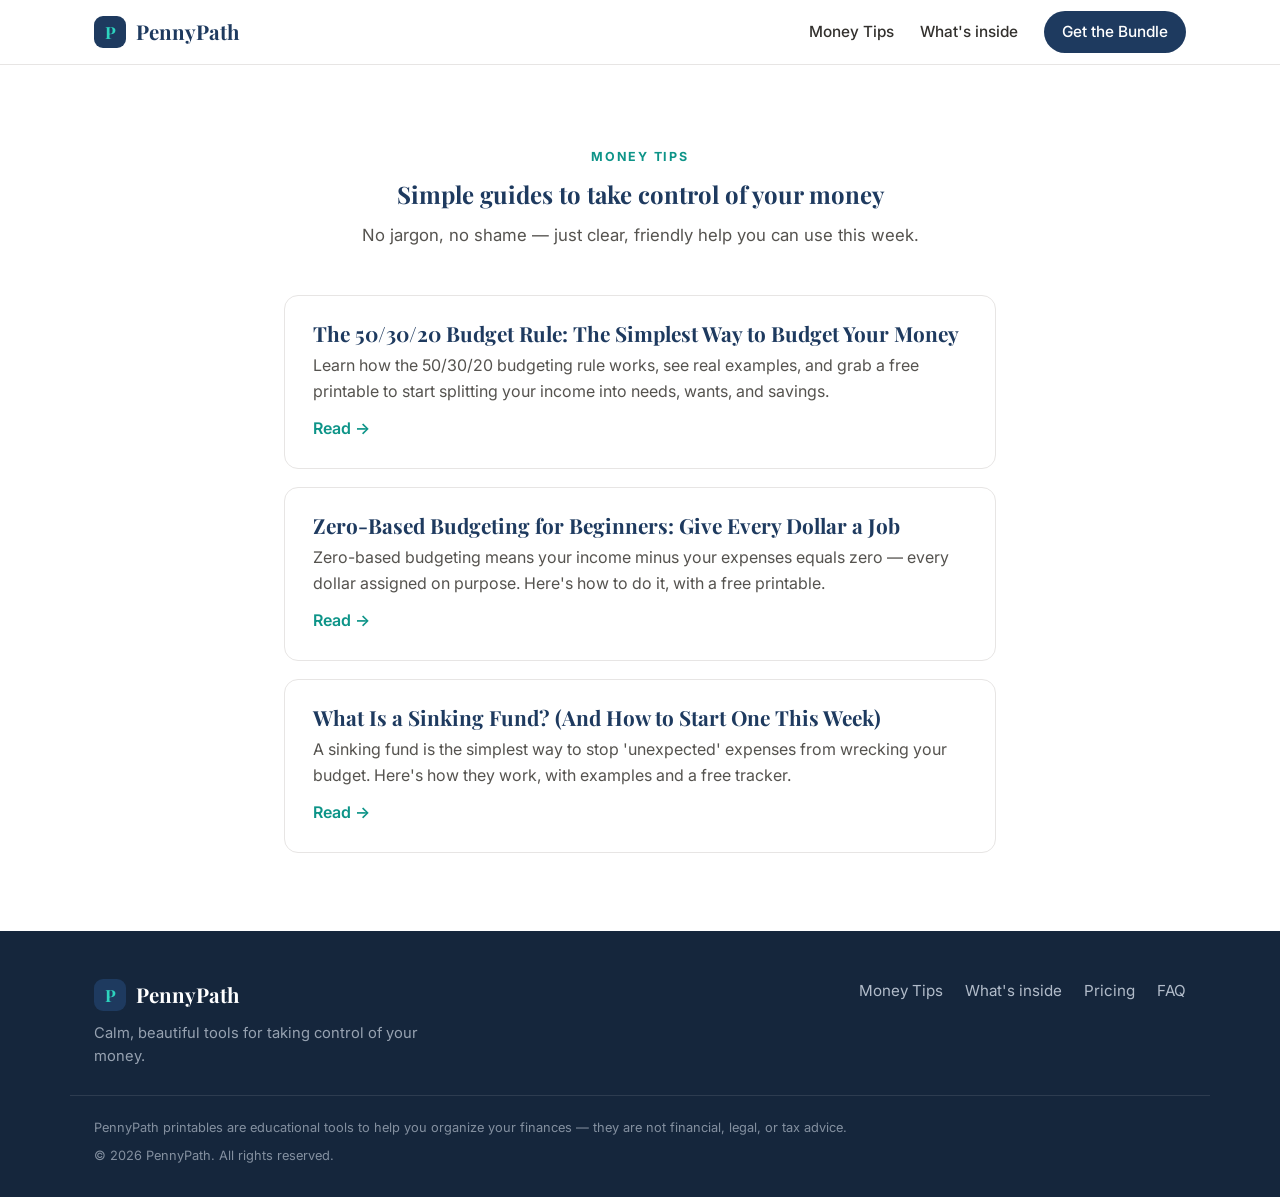
==== blog/index.html @ 88770452 "feat: live Money Tips blog (3 SEO posts) + nav link" ====
<!doctype html><html lang="en"><head>
<meta charset="utf-8"><meta name="viewport" content="width=device-width, initial-scale=1">
<title>Money Tips — budgeting, saving &amp; debt payoff | PennyPath</title>
<meta name="description" content="Practical, beginner-friendly money guides from PennyPath: the 50/30/20 rule, sinking funds, zero-based budgeting and more.">
<link rel="canonical" href="https://blackeagle54.github.io/pennypath/blog/">
<meta property="og:title" content="Money Tips — budgeting, saving &amp; debt payoff"><meta property="og:description" content="Practical, beginner-friendly money guides from PennyPath: the 50/30/20 rule, sinking funds, zero-based budgeting and more.">
<meta property="og:image" content="https://blackeagle54.github.io/pennypath/assets/og-card.png"><meta property="og:url" content="https://blackeagle54.github.io/pennypath/blog/">
<meta name="twitter:card" content="summary_large_image">
<link rel="icon" href="../favicon.svg" type="image/svg+xml">
<link rel="preconnect" href="https://fonts.googleapis.com"><link rel="preconnect" href="https://fonts.gstatic.com" crossorigin>
<link href="https://fonts.googleapis.com/css2?family=Inter:wght@300;400;500;600;700;800&family=Playfair+Display:wght@600;700;800&display=swap" rel="stylesheet">
<link rel="stylesheet" href="../style.css"></head><body>
<header class="nav"><div class="wrap nav-inner">
  <a class="brand" href="../index.html"><span class="brand-mark">P</span> PennyPath</a>
  <nav class="nav-links">
    <a href="../blog/">Money Tips</a>
    <a href="../index.html#included">What's inside</a>
    <a class="btn btn-sm" href="../index.html#pricing">Get the Bundle</a>
  </nav></div></header>
<section class="section"><div class="wrap narrow">
  <div class="section-head"><span class="kicker">Money Tips</span><h1>Simple guides to take control of your money</h1>
  <p>No jargon, no shame — just clear, friendly help you can use this week.</p></div>
  <div class="post-list"><a class="post-card" href="50-30-20-budget-rule/">
  <h2>The 50/30/20 Budget Rule: The Simplest Way to Budget Your Money</h2><p>Learn how the 50/30/20 budgeting rule works, see real examples, and grab a free printable to start splitting your income into needs, wants, and savings.</p><span class="readmore">Read →</span></a>
<a class="post-card" href="zero-based-budgeting-beginners/">
  <h2>Zero-Based Budgeting for Beginners: Give Every Dollar a Job</h2><p>Zero-based budgeting means your income minus your expenses equals zero — every dollar assigned on purpose. Here's how to do it, with a free printable.</p><span class="readmore">Read →</span></a>
<a class="post-card" href="what-is-a-sinking-fund/">
  <h2>What Is a Sinking Fund? (And How to Start One This Week)</h2><p>A sinking fund is the simplest way to stop 'unexpected' expenses from wrecking your budget. Here's how they work, with examples and a free tracker.</p><span class="readmore">Read →</span></a></div>
</div></section>
<footer class="footer"><div class="wrap footer-inner">
  <div><a class="brand" href="../index.html"><span class="brand-mark">P</span> PennyPath</a>
  <p class="foot-tag">Calm, beautiful tools for taking control of your money.</p></div>
  <nav class="foot-links"><a href="../blog/">Money Tips</a><a href="../index.html#included">What's inside</a>
  <a href="../index.html#pricing">Pricing</a><a href="../index.html#faq">FAQ</a></nav></div>
  <div class="wrap foot-legal"><p>PennyPath printables are educational tools to help you organize your finances — they are not financial, legal, or tax advice.</p>
  <p>© 2026 PennyPath. All rights reserved.</p></div></footer>
</body></html>
---- style.css ----
:root{
  --teal:#2DD4BF; --teal-d:#0d9488; --navy:#1E3A5F; --navy2:#2A4F7A;
  --warm:#F7F6F4; --mint:#A7F3D0; --ink:#1C1917; --muted:#6b6b6b;
  --line:#E7E5E4; --white:#fff;
  --radius:14px; --shadow:0 18px 40px rgba(30,58,95,.12);
  --maxw:1140px;
}
*{margin:0;padding:0;box-sizing:border-box}
html{scroll-behavior:smooth}
body{font-family:'Inter',-apple-system,BlinkMacSystemFont,sans-serif;color:var(--ink);background:var(--white);line-height:1.6;-webkit-font-smoothing:antialiased}
.wrap{max-width:var(--maxw);margin:0 auto;padding:0 24px}
.wrap.narrow{max-width:760px}
h1,h2,h3{font-family:'Playfair Display',serif;line-height:1.12;color:var(--navy)}
.em{color:var(--teal-d)}
a{color:inherit;text-decoration:none}
img{max-width:100%;display:block}
s{opacity:.55}

/* Buttons */
.btn{display:inline-flex;align-items:center;justify-content:center;gap:.4em;background:var(--navy);color:#fff;
  font-weight:600;font-size:1rem;padding:13px 26px;border-radius:999px;transition:transform .15s ease,box-shadow .15s ease,background .15s ease;white-space:nowrap}
.btn:hover{transform:translateY(-2px);box-shadow:0 12px 26px rgba(30,58,95,.28)}
.btn-lg{font-size:1.12rem;padding:17px 34px;background:var(--teal-d)}
.btn-lg:hover{background:#0b7c70}
.btn-sm{padding:9px 18px;font-size:.92rem}
.btn-block{display:flex;width:100%}
.btn-light{background:#fff;color:var(--navy)}
.btn-light:hover{background:#f0fdfa}

/* Nav */
.nav{position:sticky;top:0;z-index:50;background:rgba(255,255,255,.88);backdrop-filter:blur(10px);border-bottom:1px solid var(--line)}
.nav-inner{display:flex;align-items:center;justify-content:space-between;height:64px}
.brand{display:flex;align-items:center;gap:10px;font-family:'Playfair Display',serif;font-weight:700;font-size:1.28rem;color:var(--navy)}
.brand-mark{width:32px;height:32px;border-radius:9px;background:var(--navy);color:var(--teal);display:flex;align-items:center;justify-content:center;font-size:1.05rem}
.nav-links{display:flex;align-items:center;gap:26px}
.nav-links a{font-weight:500;font-size:.96rem;color:#33312e}
.nav-links a:hover{color:var(--teal-d)}
.nav-links .btn{color:#fff}

/* Hero */
.hero{background:linear-gradient(180deg,var(--warm),#fff);padding:72px 0 60px;overflow:hidden}
.hero-grid{display:grid;grid-template-columns:1.05fr .95fr;gap:48px;align-items:center}
.pill{display:inline-block;background:var(--mint);color:#0b6258;font-weight:600;font-size:.82rem;letter-spacing:.02em;padding:7px 15px;border-radius:999px;margin-bottom:22px}
.hero h1{font-size:clamp(2.3rem,4.6vw,3.6rem);font-weight:800;letter-spacing:-.5px}
.lead{font-size:1.16rem;color:#44423f;margin:20px 0 28px;max-width:34em}
.hero-cta{display:flex;align-items:center;gap:18px;flex-wrap:wrap}
.cta-note{font-size:.92rem;color:var(--muted)}
.cta-note.light{color:rgba(255,255,255,.8)}
.trust{list-style:none;display:flex;flex-wrap:wrap;gap:10px 22px;margin-top:30px}
.trust li{font-size:.92rem;font-weight:500;color:#33312e}

/* Hero art collage */
.hero-art{position:relative;height:430px}
.hero-art .c{position:absolute;width:54%;border-radius:10px;box-shadow:0 24px 50px rgba(30,58,95,.28);border:1px solid rgba(255,255,255,.6)}
.hero-art .c1{top:24px;left:0;transform:rotate(-7deg);z-index:2}
.hero-art .c2{top:0;left:33%;transform:rotate(5deg);z-index:4}
.hero-art .c3{top:200px;left:8%;transform:rotate(4deg);z-index:3}
.hero-art .c4{top:182px;left:42%;transform:rotate(-5deg);z-index:1}

/* Value strip */
.strip{background:var(--navy);color:#fff}
.strip-grid{display:grid;grid-template-columns:repeat(4,1fr);gap:20px;padding:26px 24px;text-align:center}
.strip-grid b{display:block;font-size:1rem;color:var(--teal)}
.strip-grid span{font-size:.86rem;opacity:.78}

/* Sections */
.section{padding:78px 0}
.section.alt{background:var(--warm)}
.section-head{text-align:center;max-width:640px;margin:0 auto 46px}
.kicker{display:inline-block;text-transform:uppercase;letter-spacing:.14em;font-size:.78rem;font-weight:700;color:var(--teal-d);margin-bottom:14px}
.section-head h2{font-size:clamp(1.8rem,3.3vw,2.6rem);font-weight:800}
.section-head p{color:#55534f;margin-top:14px;font-size:1.05rem}

/* Product cards */
.cards{display:grid;grid-template-columns:repeat(3,1fr);gap:26px}
.card{background:#fff;border:1px solid var(--line);border-radius:var(--radius);overflow:hidden;transition:transform .18s ease,box-shadow .18s ease}
.card:hover{transform:translateY(-4px);box-shadow:var(--shadow)}
.card>img{width:100%;aspect-ratio:8.5/6;object-fit:cover;object-position:top;background:var(--navy)}
.card h3{font-size:1.12rem;font-weight:700;padding:18px 20px 0}
.card p{padding:8px 20px 22px;color:#55534f;font-size:.95rem}
.bonus{text-align:center;margin-top:36px;font-size:1.05rem;color:var(--navy)}

/* spreadsheet pseudo-cover */
.sheet-cover{aspect-ratio:8.5/6;background:linear-gradient(160deg,var(--navy),var(--navy2));color:#fff;display:flex;flex-direction:column;align-items:center;justify-content:center;text-align:center;padding:18px}
.sc-badge{width:42px;height:42px;border-radius:50%;background:var(--teal);color:var(--navy);font-size:20px;display:flex;align-items:center;justify-content:center;margin-bottom:10px}
.sc-title{font-family:'Playfair Display',serif;font-weight:700;font-size:1.15rem;line-height:1.15;margin-bottom:12px}
.sc-grid{width:120px;height:34px;background-image:repeating-linear-gradient(90deg,rgba(255,255,255,.18) 0 17px,transparent 17px 20px),repeating-linear-gradient(0deg,rgba(255,255,255,.18) 0 9px,transparent 9px 11px);border-radius:4px;margin-bottom:12px}
.sc-tag{font-size:.6rem;letter-spacing:.14em;opacity:.6}

/* Steps */
.steps{display:grid;grid-template-columns:repeat(3,1fr);gap:26px}
.step{background:#fff;border:1px solid var(--line);border-radius:var(--radius);padding:30px 26px;text-align:center}
.section.alt .step{background:#fff}
.step .num{display:inline-flex;width:46px;height:46px;align-items:center;justify-content:center;border-radius:50%;background:var(--mint);color:#0b6258;font-family:'Playfair Display',serif;font-weight:700;font-size:1.3rem;margin-bottom:16px}
.step h3{font-size:1.18rem}
.step p{color:#55534f;margin-top:10px;font-size:.96rem}

/* Pricing */
.price-card{display:grid;grid-template-columns:1fr 1fr;gap:0;background:#fff;border:1px solid var(--line);border-radius:20px;overflow:hidden;box-shadow:var(--shadow);max-width:960px;margin:0 auto}
.price-left{padding:42px 40px}
.price-row{display:flex;align-items:baseline;gap:14px}
.price-now{font-family:'Playfair Display',serif;font-weight:800;font-size:3.4rem;color:var(--navy)}
.price-was{font-size:1.4rem}
.price-sub{color:var(--muted);margin:6px 0 22px}
.price-list{list-style:none;display:flex;flex-direction:column;gap:11px;margin-bottom:26px}
.price-list li{font-weight:500;color:#33312e}
.price-fine{font-size:.82rem;color:var(--muted);margin-top:16px}
.price-right{background:var(--warm);display:flex;align-items:center;justify-content:center;padding:24px}
.price-right img{border-radius:10px;box-shadow:0 10px 24px rgba(30,58,95,.14)}

/* FAQ */
details{background:#fff;border:1px solid var(--line);border-radius:12px;padding:0;margin-bottom:12px;overflow:hidden}
summary{cursor:pointer;padding:18px 22px;font-weight:600;color:var(--navy);list-style:none;display:flex;justify-content:space-between;align-items:center}
summary::-webkit-details-marker{display:none}
summary::after{content:"+";font-size:1.4rem;color:var(--teal-d);font-weight:400}
details[open] summary::after{content:"–"}
details p{padding:0 22px 20px;color:#55534f}
details code{background:var(--warm);padding:1px 6px;border-radius:4px;font-size:.88em}

/* Final CTA */
.final{background:linear-gradient(160deg,var(--navy),var(--navy2));color:#fff;text-align:center;padding:80px 0}
.final h2{color:#fff;font-size:clamp(1.9rem,3.4vw,2.7rem);font-weight:800}
.final p{opacity:.85;margin:16px 0 30px;font-size:1.1rem}

/* Footer */
.footer{background:#15263c;color:#cdd6e2;padding:48px 0 30px}
.footer .brand{color:#fff}
.footer-inner{display:flex;justify-content:space-between;align-items:flex-start;gap:30px;flex-wrap:wrap;padding-bottom:26px;border-bottom:1px solid rgba(255,255,255,.1)}
.foot-tag{margin-top:10px;font-size:.92rem;opacity:.7;max-width:24em}
.foot-links{display:flex;gap:22px;flex-wrap:wrap}
.foot-links a{font-size:.95rem;opacity:.85}
.foot-links a:hover{opacity:1;color:var(--teal)}
.foot-legal{margin-top:22px;font-size:.8rem;opacity:.6;display:flex;flex-direction:column;gap:8px}

/* "store opening soon" toast */
.soon{position:fixed;left:50%;bottom:26px;transform:translateX(-50%);background:var(--navy);color:#fff;padding:14px 22px;border-radius:999px;box-shadow:0 14px 30px rgba(0,0,0,.3);font-size:.95rem;z-index:100}

/* Blog */
.crumb{display:inline-block;color:var(--teal-d);font-weight:600;margin:26px 0 18px}
.post{padding-bottom:40px}
.article{font-size:1.07rem;color:#33312e}
.article h1{font-size:clamp(2rem,4vw,2.7rem);font-weight:800;margin:8px 0 18px;line-height:1.12}
.article h2{font-size:1.5rem;font-weight:700;margin:34px 0 12px}
.article h3{font-size:1.2rem;font-weight:700;margin:26px 0 10px}
.article p{margin:0 0 16px}
.article ul,.article ol{margin:0 0 18px 1.2em}
.article li{margin:6px 0}
.article a{color:var(--teal-d);font-weight:600;text-decoration:underline}
.article strong{color:var(--navy)}
.article blockquote{border-left:4px solid var(--teal);background:var(--warm);margin:0 0 18px;padding:14px 20px;border-radius:0 8px 8px 0;font-size:1.05rem}
.article blockquote p{margin:0}
.article table{width:100%;border-collapse:collapse;margin:0 0 20px;font-size:.98rem}
.article th{background:var(--navy);color:#fff;text-align:left;padding:9px 12px;font-weight:600}
.article td{padding:9px 12px;border-bottom:1px solid var(--line)}
.article tr:nth-child(even) td{background:var(--warm)}
.article code{background:var(--warm);padding:1px 6px;border-radius:4px;font-size:.9em}
.article em{color:var(--muted)}
.post-cta{margin-top:40px;background:linear-gradient(160deg,var(--navy),var(--navy2));color:#fff;border-radius:16px;padding:34px 30px;text-align:center}
.post-cta h3{color:#fff;font-size:1.4rem}
.post-cta p{opacity:.85;margin:10px 0 20px}
.post-list{display:flex;flex-direction:column;gap:18px}
.post-card{display:block;background:#fff;border:1px solid var(--line);border-radius:14px;padding:26px 28px;transition:transform .15s ease,box-shadow .15s ease}
.post-card:hover{transform:translateY(-3px);box-shadow:var(--shadow)}
.post-card h2{font-size:1.3rem;font-weight:700}
.post-card p{color:#55534f;margin:8px 0 12px}
.readmore{color:var(--teal-d);font-weight:600}

/* Responsive */
@media(max-width:880px){
  .hero-grid{grid-template-columns:1fr;gap:30px}
  .hero-art{height:340px;max-width:440px;margin:0 auto}
  .strip-grid{grid-template-columns:repeat(2,1fr);gap:18px}
  .cards{grid-template-columns:repeat(2,1fr)}
  .steps{grid-template-columns:1fr}
  .price-card{grid-template-columns:1fr}
  .price-right{order:-1}
  .nav-links a:not(.btn){display:none}
}
@media(max-width:540px){
  .cards{grid-template-columns:1fr}
  .strip-grid{grid-template-columns:1fr 1fr}
  .hero{padding:48px 0 40px}
  .section{padding:56px 0}
}
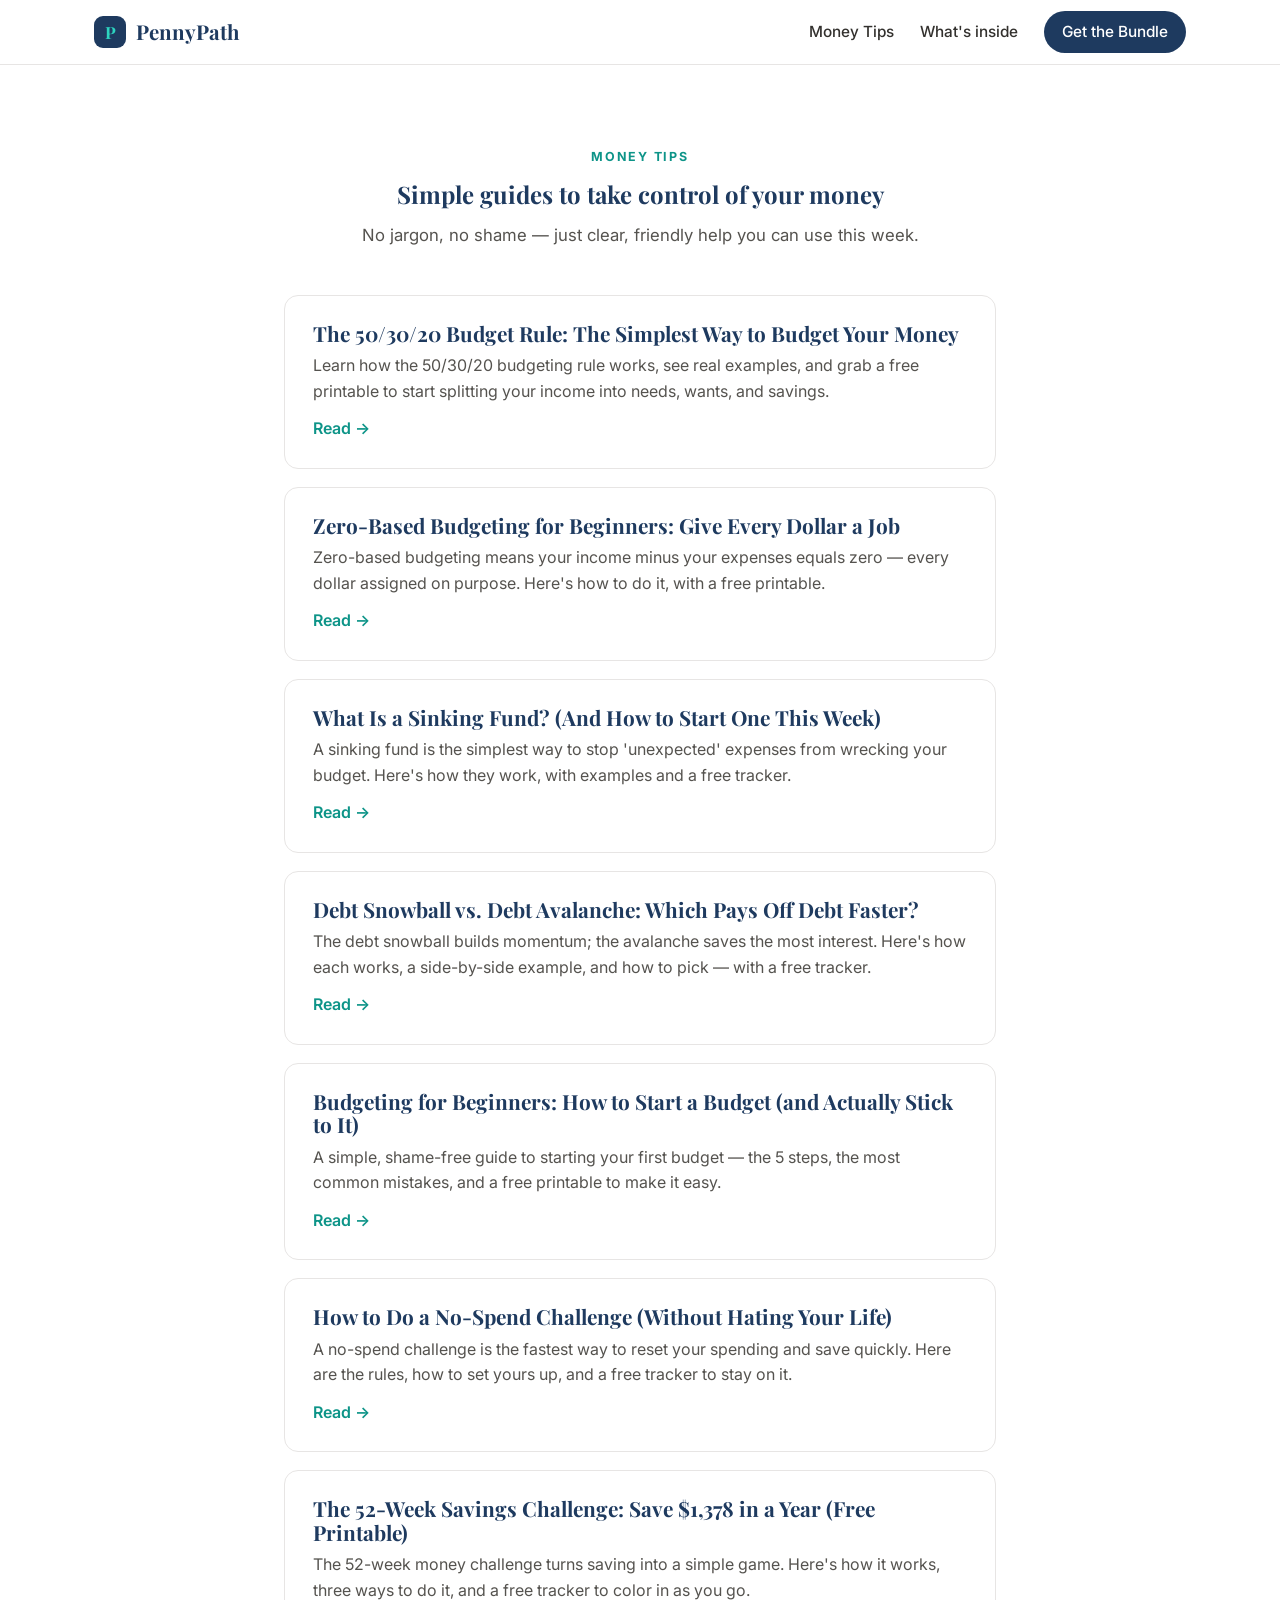
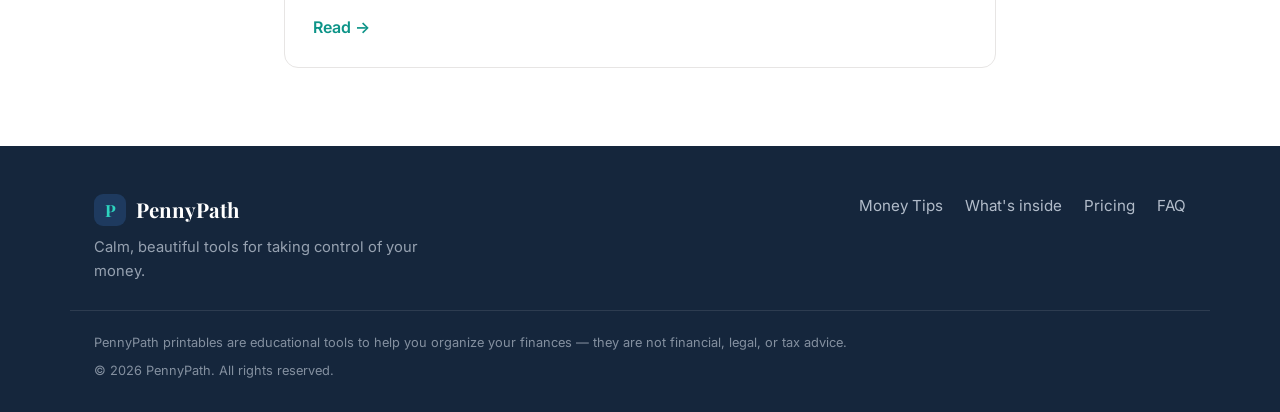
==== commit 3273c535: "content: 4 more SEO posts (debt methods, beginners, no-spend, 52-week) + sitemap" ====
--- a/blog/index.html
+++ b/blog/index.html
@@ -25,7 +25,15 @@
 <a class="post-card" href="zero-based-budgeting-beginners/">
   <h2>Zero-Based Budgeting for Beginners: Give Every Dollar a Job</h2><p>Zero-based budgeting means your income minus your expenses equals zero — every dollar assigned on purpose. Here's how to do it, with a free printable.</p><span class="readmore">Read →</span></a>
 <a class="post-card" href="what-is-a-sinking-fund/">
-  <h2>What Is a Sinking Fund? (And How to Start One This Week)</h2><p>A sinking fund is the simplest way to stop 'unexpected' expenses from wrecking your budget. Here's how they work, with examples and a free tracker.</p><span class="readmore">Read →</span></a></div>
+  <h2>What Is a Sinking Fund? (And How to Start One This Week)</h2><p>A sinking fund is the simplest way to stop 'unexpected' expenses from wrecking your budget. Here's how they work, with examples and a free tracker.</p><span class="readmore">Read →</span></a>
+<a class="post-card" href="debt-snowball-vs-avalanche/">
+  <h2>Debt Snowball vs. Debt Avalanche: Which Pays Off Debt Faster?</h2><p>The debt snowball builds momentum; the avalanche saves the most interest. Here's how each works, a side-by-side example, and how to pick — with a free tracker.</p><span class="readmore">Read →</span></a>
+<a class="post-card" href="budgeting-for-beginners/">
+  <h2>Budgeting for Beginners: How to Start a Budget (and Actually Stick to It)</h2><p>A simple, shame-free guide to starting your first budget — the 5 steps, the most common mistakes, and a free printable to make it easy.</p><span class="readmore">Read →</span></a>
+<a class="post-card" href="no-spend-challenge/">
+  <h2>How to Do a No-Spend Challenge (Without Hating Your Life)</h2><p>A no-spend challenge is the fastest way to reset your spending and save quickly. Here are the rules, how to set yours up, and a free tracker to stay on it.</p><span class="readmore">Read →</span></a>
+<a class="post-card" href="52-week-savings-challenge/">
+  <h2>The 52-Week Savings Challenge: Save $1,378 in a Year (Free Printable)</h2><p>The 52-week money challenge turns saving into a simple game. Here's how it works, three ways to do it, and a free tracker to color in as you go.</p><span class="readmore">Read →</span></a></div>
 </div></section>
 <footer class="footer"><div class="wrap footer-inner">
   <div><a class="brand" href="../index.html"><span class="brand-mark">P</span> PennyPath</a>
--- a/style.css
+++ b/style.css
@@ -135,6 +135,15 @@
 /* "store opening soon" toast */
 .soon{position:fixed;left:50%;bottom:26px;transform:translateX(-50%);background:var(--navy);color:#fff;padding:14px 22px;border-radius:999px;box-shadow:0 14px 30px rgba(0,0,0,.3);font-size:.95rem;z-index:100}
 
+/* Free sample */
+.freebie{background:var(--warm);padding:64px 0}
+.freebie-grid{display:grid;grid-template-columns:.7fr 1fr;gap:44px;align-items:center;max-width:980px;margin:0 auto}
+.freebie-art img{border-radius:12px;box-shadow:var(--shadow);border:1px solid var(--line);width:100%;max-width:280px;margin:0 auto;display:block}
+.freebie-copy h2{font-size:clamp(1.7rem,3vw,2.3rem);font-weight:800;margin:10px 0 14px}
+.freebie-copy p{color:#55534f;margin-bottom:20px;font-size:1.05rem}
+.freebie-copy .btn{margin-bottom:10px}
+@media(max-width:760px){.freebie-grid{grid-template-columns:1fr;text-align:center}.freebie-art{max-width:230px;margin:0 auto}}
+
 /* Blog */
 .crumb{display:inline-block;color:var(--teal-d);font-weight:600;margin:26px 0 18px}
 .post{padding-bottom:40px}
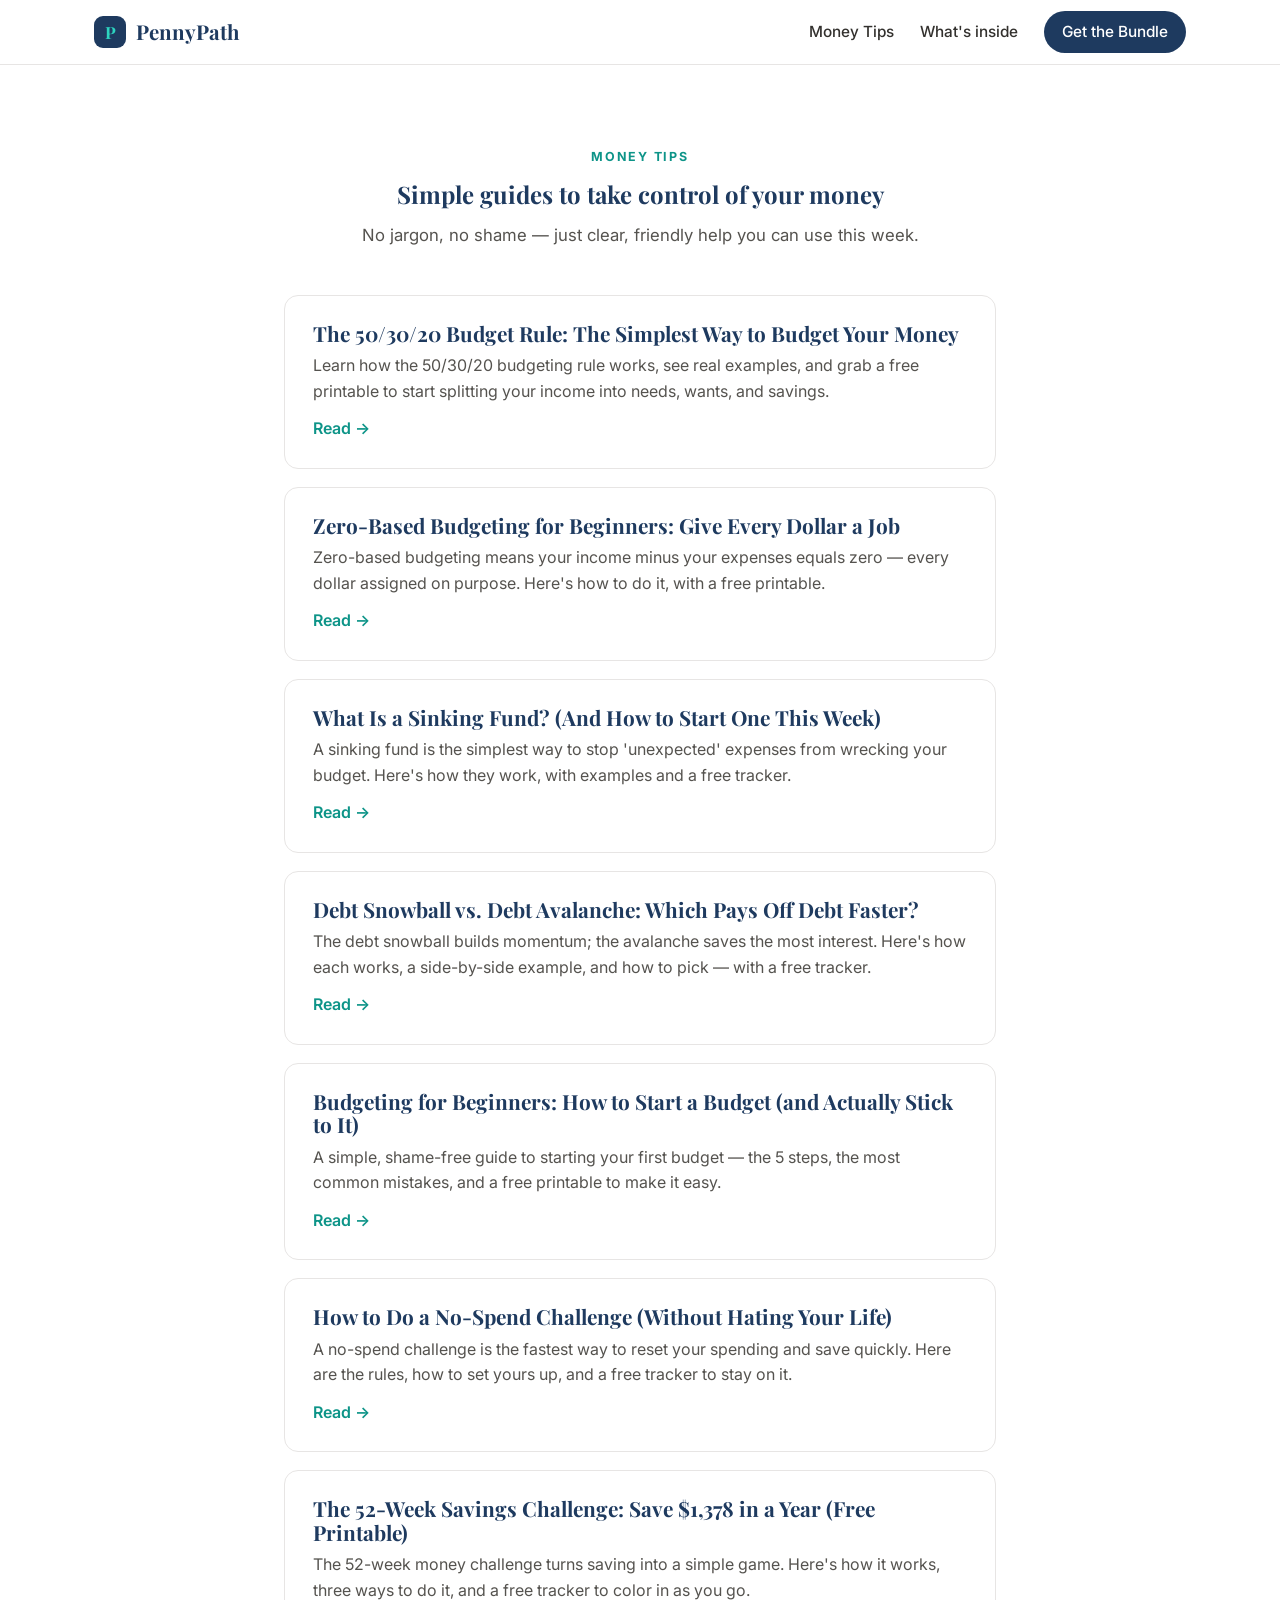
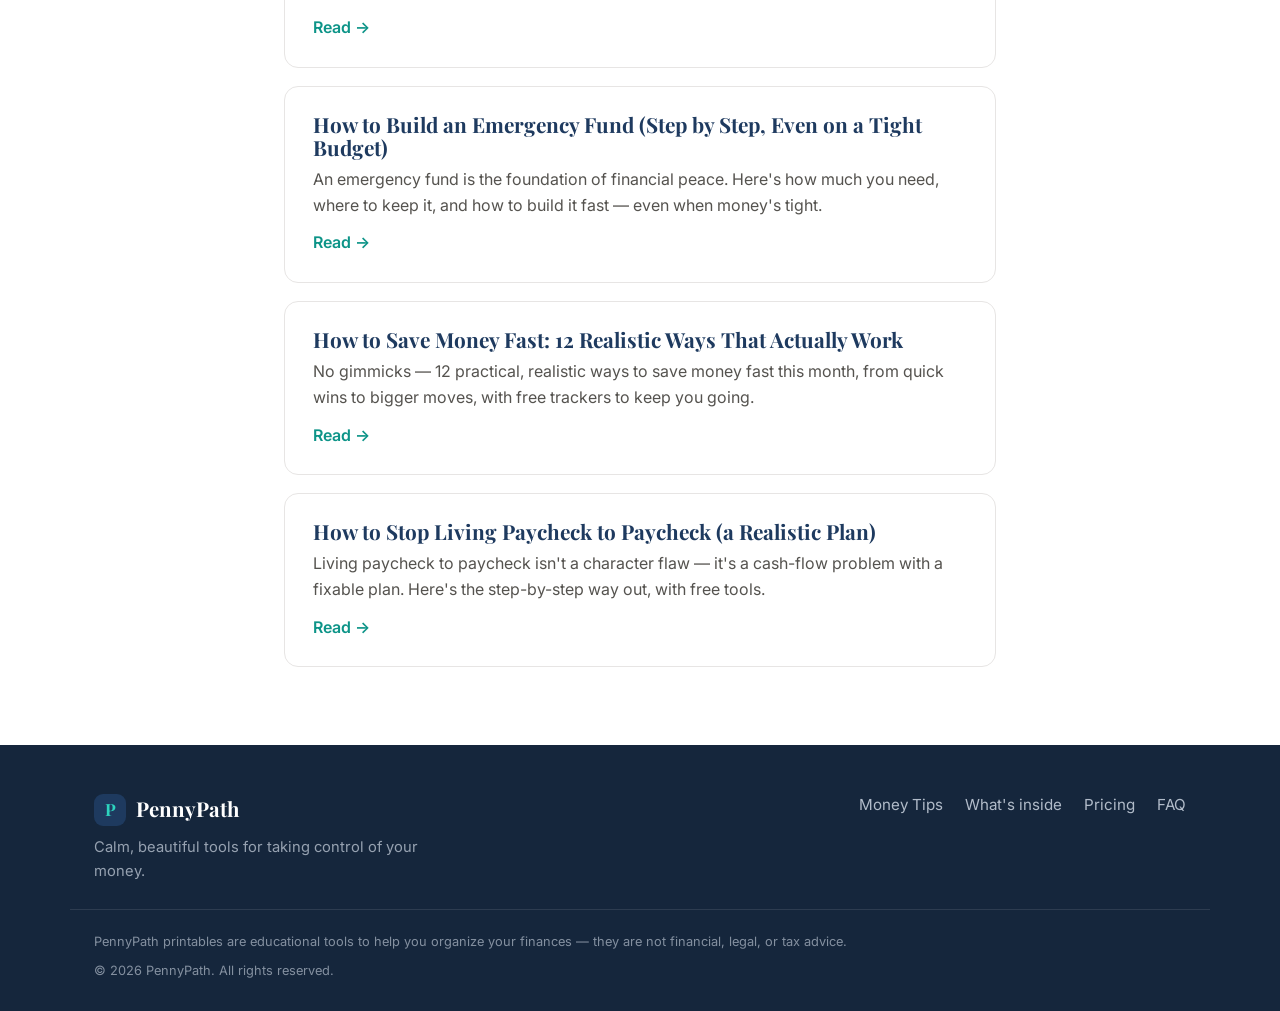
==== commit 70383b57: "content: 3 more SEO posts (emergency fund, save fast, paycheck-to-paycheck) — 10 cornerstone posts" ====
--- a/blog/index.html
+++ b/blog/index.html
@@ -33,7 +33,13 @@
 <a class="post-card" href="no-spend-challenge/">
   <h2>How to Do a No-Spend Challenge (Without Hating Your Life)</h2><p>A no-spend challenge is the fastest way to reset your spending and save quickly. Here are the rules, how to set yours up, and a free tracker to stay on it.</p><span class="readmore">Read →</span></a>
 <a class="post-card" href="52-week-savings-challenge/">
-  <h2>The 52-Week Savings Challenge: Save $1,378 in a Year (Free Printable)</h2><p>The 52-week money challenge turns saving into a simple game. Here's how it works, three ways to do it, and a free tracker to color in as you go.</p><span class="readmore">Read →</span></a></div>
+  <h2>The 52-Week Savings Challenge: Save $1,378 in a Year (Free Printable)</h2><p>The 52-week money challenge turns saving into a simple game. Here's how it works, three ways to do it, and a free tracker to color in as you go.</p><span class="readmore">Read →</span></a>
+<a class="post-card" href="how-to-build-emergency-fund/">
+  <h2>How to Build an Emergency Fund (Step by Step, Even on a Tight Budget)</h2><p>An emergency fund is the foundation of financial peace. Here's how much you need, where to keep it, and how to build it fast — even when money's tight.</p><span class="readmore">Read →</span></a>
+<a class="post-card" href="how-to-save-money-fast/">
+  <h2>How to Save Money Fast: 12 Realistic Ways That Actually Work</h2><p>No gimmicks — 12 practical, realistic ways to save money fast this month, from quick wins to bigger moves, with free trackers to keep you going.</p><span class="readmore">Read →</span></a>
+<a class="post-card" href="stop-living-paycheck-to-paycheck/">
+  <h2>How to Stop Living Paycheck to Paycheck (a Realistic Plan)</h2><p>Living paycheck to paycheck isn't a character flaw — it's a cash-flow problem with a fixable plan. Here's the step-by-step way out, with free tools.</p><span class="readmore">Read →</span></a></div>
 </div></section>
 <footer class="footer"><div class="wrap footer-inner">
   <div><a class="brand" href="../index.html"><span class="brand-mark">P</span> PennyPath</a>
--- a/style.css
+++ b/style.css
@@ -131,6 +131,21 @@
 .foot-links a{font-size:.95rem;opacity:.85}
 .foot-links a:hover{opacity:1;color:var(--teal)}
 .foot-legal{margin-top:22px;font-size:.8rem;opacity:.6;display:flex;flex-direction:column;gap:8px}
+
+/* Guarantee row */
+.guarantee{display:flex;flex-wrap:wrap;gap:8px 16px;margin:0 0 16px}
+.guarantee span{font-size:.82rem;font-weight:500;color:#44423f;background:var(--warm);padding:6px 11px;border-radius:999px}
+
+/* Sticky buy bar */
+.buybar{position:fixed;left:0;right:0;bottom:0;z-index:60;background:rgba(255,255,255,.97);backdrop-filter:blur(10px);
+  border-top:1px solid var(--line);box-shadow:0 -8px 24px rgba(30,58,95,.1);transform:translateY(110%);transition:transform .25s ease}
+.buybar.show{transform:translateY(0)}
+.buybar-inner{display:flex;align-items:center;justify-content:space-between;gap:16px;height:64px}
+.buybar-text{display:flex;flex-direction:column;line-height:1.2}
+.buybar-text b{font-size:.98rem;color:var(--navy)}
+.buybar-text span{font-size:.85rem;color:var(--muted)}
+.buybar .btn{flex-shrink:0}
+@media(max-width:540px){.buybar-text b{font-size:.9rem}.buybar-text span{font-size:.78rem}.buybar .btn{padding:11px 18px;font-size:.92rem}}
 
 /* "store opening soon" toast */
 .soon{position:fixed;left:50%;bottom:26px;transform:translateX(-50%);background:var(--navy);color:#fff;padding:14px 22px;border-radius:999px;box-shadow:0 14px 30px rgba(0,0,0,.3);font-size:.95rem;z-index:100}
